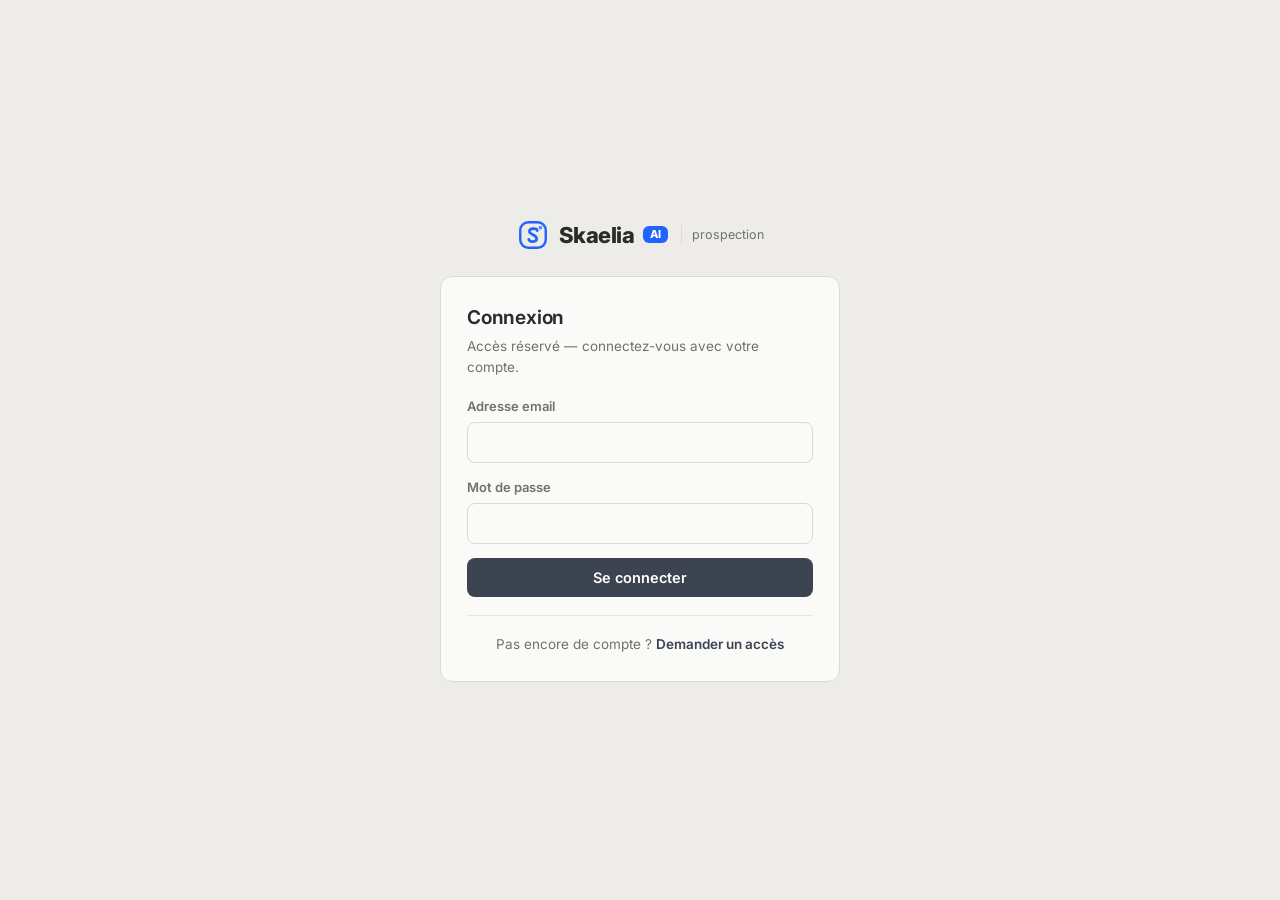
==== templates/connexion.html @ 36bf77d5 "Outil de prospection Skaelia : collecte offres, décideurs LinkedIn, emails, interface web Pipeline d" ====
<!DOCTYPE html>
<html lang="fr">
<head>
  <meta charset="UTF-8">
  <meta name="viewport" content="width=device-width, initial-scale=1.0">
  <title>Connexion — Skaelia Prospection</title>
  <link rel="preconnect" href="https://fonts.googleapis.com">
  <link rel="preconnect" href="https://fonts.gstatic.com" crossorigin>
  <link href="https://fonts.googleapis.com/css2?family=Inter:wght@400;500;600;700;800&display=swap" rel="stylesheet">
  <link rel="icon" type="image/svg+xml" href="/static/favicon.svg">
  <link rel="stylesheet" href="/static/style.css">
</head>
<body>
  <div class="page-auth">
    <div class="auth-logo">
      <img class="logo-img logo-img-grande" src="/static/logo.svg" alt="Skaelia">
      <span class="logo-texte logo-texte-grand">Skaelia</span>
      <span class="logo-ai">AI</span>
      <span class="logo-sous">prospection</span>
    </div>

    <!-- ===== Connexion ===== -->
    <div class="carte carte-auth" id="carteConnexion">
      <h1>Connexion</h1>
      <p class="sous-titre">Accès réservé — connectez-vous avec votre compte.</p>
      <div class="message-info erreur" id="msgConnexion" hidden></div>
      <form id="formConnexion">
        <label class="champ">
          <span class="champ-libelle">Adresse email</span>
          <input type="email" id="cEmail" autocomplete="username" required>
        </label>
        <label class="champ">
          <span class="champ-libelle">Mot de passe</span>
          <input type="password" id="cMdp" autocomplete="current-password" required>
        </label>
        <div class="auth-actions">
          <button type="submit" class="btn btn-primaire" style="justify-content:center">Se connecter</button>
        </div>
      </form>
      <hr class="separateur">
      <p class="auth-lien">Pas encore de compte ? <button id="versDemande">Demander un accès</button></p>
    </div>

    <!-- ===== Demande d'accès ===== -->
    <div class="carte carte-auth" id="carteDemande" hidden>
      <h1>Demande d'accès</h1>
      <p class="sous-titre">Votre demande sera soumise à validation par gabriel.praud&#64;skaelia.com. Une fois validée, vous recevrez un email pour choisir votre mot de passe.</p>
      <div class="message-info" id="msgDemande" hidden></div>
      <div class="lien-copiable" id="lienDemande" hidden></div>
      <form id="formDemande">
        <label class="champ">
          <span class="champ-libelle">Nom et prénom</span>
          <input type="text" id="dNom" autocomplete="name">
        </label>
        <label class="champ">
          <span class="champ-libelle">Adresse email</span>
          <input type="email" id="dEmail" autocomplete="email" required>
        </label>
        <div class="auth-actions">
          <button type="submit" class="btn btn-primaire" style="justify-content:center">Envoyer la demande</button>
        </div>
      </form>
      <hr class="separateur">
      <p class="auth-lien">Déjà un compte ? <button id="versConnexion">Se connecter</button></p>
    </div>
  </div>

  <script>
    const $ = (s) => document.querySelector(s);

    $("#versDemande").addEventListener("click", () => {
      $("#carteConnexion").hidden = true; $("#carteDemande").hidden = false;
    });
    $("#versConnexion").addEventListener("click", () => {
      $("#carteDemande").hidden = true; $("#carteConnexion").hidden = false;
    });

    $("#formConnexion").addEventListener("submit", async (e) => {
      e.preventDefault();
      const r = await fetch("/api/connexion", {
        method: "POST", headers: { "Content-Type": "application/json" },
        body: JSON.stringify({ email: $("#cEmail").value, mot_de_passe: $("#cMdp").value }),
      });
      const d = await r.json();
      if (r.ok) { location.href = "/"; return; }
      const msg = $("#msgConnexion");
      msg.textContent = d.erreur || "Connexion impossible.";
      msg.hidden = false;
    });

    $("#formDemande").addEventListener("submit", async (e) => {
      e.preventDefault();
      const r = await fetch("/api/demande-acces", {
        method: "POST", headers: { "Content-Type": "application/json" },
        body: JSON.stringify({ nom: $("#dNom").value, email: $("#dEmail").value }),
      });
      const d = await r.json();
      const msg = $("#msgDemande");
      msg.className = "message-info " + (r.ok ? "succes" : "erreur");
      msg.textContent = d.message || d.erreur || "";
      msg.hidden = false;
      const lien = $("#lienDemande");
      if (d.lien) { lien.textContent = d.lien; lien.hidden = false; }
      if (r.ok) $("#formDemande").hidden = true;
    });
  </script>
</body>
</html>
---- static/style.css ----
/* ============ Thème sobre — Skaelia Prospection ============ */
:root {
  --fond: #EDECE8;
  --surface: #FAFAF8;
  --surface-2: #F3F2EF;
  --texte: #2B2B2B;
  --texte-2: #71716C;
  --accent: #3D4451;
  --accent-hover: #2C313B;
  --bordure: #DCDAD4;
  --bordure-2: #E7E5E0;
  --ok: #3E6B4F;
  --attention: #8A6D3B;
  --erreur: #96453D;
}

* { margin: 0; padding: 0; box-sizing: border-box; }

body {
  font-family: "Inter", "Segoe UI", sans-serif;
  background: var(--fond);
  color: var(--texte);
  font-size: 15.5px;
  line-height: 1.55;
  -webkit-font-smoothing: antialiased;
}

main { max-width: 1060px; margin: 0 auto; padding: 0 24px 70px; }

h1 { font-size: 26px; font-weight: 650; letter-spacing: -0.01em; }
h2 { font-size: 18px; font-weight: 650; }

/* ---------- Boutons ---------- */
.btn {
  font-family: inherit; font-size: 14.5px; font-weight: 600;
  border: 1px solid transparent; border-radius: 8px;
  padding: 10px 18px; cursor: pointer; transition: background .15s, border .15s;
  display: inline-flex; align-items: center; gap: 7px; text-decoration: none;
}
.btn-primaire { background: var(--accent); color: #fff; }
.btn-primaire:hover { background: var(--accent-hover); }
.btn-secondaire { background: var(--surface); color: var(--texte); border-color: var(--bordure); }
.btn-secondaire:hover { border-color: var(--accent); }
.btn-discret { background: none; color: var(--texte-2); border: none; padding: 8px 10px; }
.btn-discret:hover { color: var(--texte); }
.btn:disabled { opacity: .45; cursor: not-allowed; }

/* ---------- Header ---------- */
.entete { background: var(--surface); border-bottom: 1px solid var(--bordure); }
.entete-interieur {
  max-width: 1060px; margin: 0 auto; padding: 13px 24px;
  display: flex; align-items: center; justify-content: space-between; gap: 16px;
}
.logo { display: flex; align-items: center; gap: 8px; }
.logo-img { width: 26px; height: 26px; display: block; }
.logo-img-grande { width: 34px; height: 34px; }
.logo-texte { font-size: 17px; font-weight: 800; letter-spacing: -0.02em; }
.logo-texte-grand { font-size: 22px; }
.logo-ai {
  background: #2263FF; color: #fff; font-size: 11px; font-weight: 800;
  padding: 3px 7px; border-radius: 6px; line-height: 1;
}
.logo-sous { font-size: 12.5px; color: var(--texte-2); border-left: 1px solid var(--bordure); padding-left: 10px; margin-left: 4px; }
.entete-droite { display: flex; align-items: center; gap: 8px; }
.utilisateur-email { font-size: 13.5px; color: var(--texte-2); }

/* ---------- Cartes ---------- */
.carte {
  background: var(--surface); border: 1px solid var(--bordure);
  border-radius: 12px; padding: 26px;
}

/* ---------- Recherche ---------- */
.zone-recherche { margin: 46px 0 34px; }
.zone-recherche h1 { margin-bottom: 6px; }
.zone-recherche .sous-titre { color: var(--texte-2); margin-bottom: 22px; }
.barre-recherche { display: flex; gap: 10px; flex-wrap: wrap; }
.barre-recherche input {
  flex: 1; min-width: 200px;
  font-family: inherit; font-size: 15.5px; color: var(--texte);
  background: var(--surface); border: 1px solid var(--bordure);
  border-radius: 8px; padding: 11px 14px; outline: none; transition: border .15s;
}
.barre-recherche input:focus { border-color: var(--accent); }
.barre-recherche .champ-lieu { flex: 0 1 240px; }

/* ---------- Champs génériques ---------- */
.champ { display: flex; flex-direction: column; gap: 6px; margin-bottom: 14px; }
.champ-libelle { font-size: 13px; font-weight: 600; color: var(--texte-2); }
input[type="text"], input[type="email"], input[type="password"], input[type="number"], textarea, select {
  font-family: inherit; font-size: 15px; color: var(--texte);
  background: var(--surface); border: 1px solid var(--bordure);
  border-radius: 8px; padding: 10px 13px; outline: none; transition: border .15s;
  width: 100%;
}
input:focus, textarea:focus, select:focus { border-color: var(--accent); }
textarea { resize: vertical; }

/* ---------- Suivi ---------- */
.bloc-suivi { margin-top: 26px; }
.suivi-entete { display: flex; align-items: center; justify-content: space-between; gap: 14px; margin-bottom: 14px; }
.spinner {
  width: 22px; height: 22px; border-radius: 50%;
  border: 3px solid var(--bordure); border-top-color: var(--accent);
  animation: tourner .9s linear infinite;
}
@keyframes tourner { to { transform: rotate(360deg); } }
.journal {
  max-height: 260px; overflow-y: auto; font-size: 13.5px;
  display: flex; flex-direction: column; gap: 5px;
  background: var(--surface-2); border: 1px solid var(--bordure-2);
  border-radius: 8px; padding: 14px;
}
.journal-ligne { display: flex; gap: 12px; }
.journal-heure { color: var(--texte-2); flex-shrink: 0; font-variant-numeric: tabular-nums; }

/* ---------- Résultats ---------- */
.stats { display: flex; flex-wrap: wrap; gap: 12px; margin: 26px 0 18px; }
.stat {
  background: var(--surface); border: 1px solid var(--bordure); border-radius: 10px;
  padding: 14px 20px; display: flex; align-items: baseline; gap: 9px;
}
.stat-nombre { font-size: 24px; font-weight: 700; }
.stat-libelle { font-size: 13.5px; color: var(--texte-2); }
.res-actions { display: flex; flex-wrap: wrap; gap: 10px; margin-bottom: 22px; }

.onglets { display: flex; gap: 2px; border-bottom: 1px solid var(--bordure); margin-bottom: 0; }
.onglet {
  font-family: inherit; font-size: 14.5px; font-weight: 600;
  background: none; border: none; color: var(--texte-2);
  padding: 10px 16px; cursor: pointer; border-bottom: 2px solid transparent;
}
.onglet.actif { color: var(--texte); border-bottom-color: var(--accent); }

.carte-table {
  background: var(--surface); border: 1px solid var(--bordure);
  border-top: none; border-radius: 0 0 12px 12px; overflow: hidden;
}
.table-defilante { overflow: auto; max-height: 620px; }
table { width: 100%; border-collapse: collapse; font-size: 13.5px; }
thead th {
  position: sticky; top: 0; z-index: 2;
  background: var(--surface-2); color: var(--texte-2);
  text-align: left; font-weight: 600; padding: 10px 14px;
  border-bottom: 1px solid var(--bordure); white-space: nowrap;
}
tbody td { padding: 11px 14px; border-bottom: 1px solid var(--bordure-2); vertical-align: top; }
tbody tr:hover { background: var(--surface-2); }
td a { color: var(--accent); font-weight: 600; text-decoration: none; }
td a:hover { text-decoration: underline; }
.badge {
  display: inline-block; font-size: 11.5px; font-weight: 700;
  padding: 2px 8px; border-radius: 5px; white-space: nowrap;
}
.badge-nouveau { color: #fff; background: var(--accent); }
.badge-ok { color: var(--ok); background: rgba(62, 107, 79, .12); }
.badge-moyen { color: var(--attention); background: rgba(138, 109, 59, .12); }
.badge-neutre { color: var(--texte-2); background: var(--surface-2); border: 1px solid var(--bordure-2); }
.cellule-postes { max-width: 380px; }
.offre-ligne { margin-bottom: 3px; }
.cellule-postes .offre-lien { display: inline; }
.offre-date { font-size: 12px; color: var(--texte-2); margin-left: 7px; white-space: nowrap; }

/* ---------- Pages d'authentification ---------- */
.page-auth {
  min-height: 100vh; display: flex; flex-direction: column;
  align-items: center; justify-content: center; padding: 30px 20px; gap: 18px;
}
.auth-logo { display: flex; align-items: center; gap: 9px; margin-bottom: 6px; }
.carte-auth { width: 100%; max-width: 400px; }
.carte-auth h1 { font-size: 19px; margin-bottom: 4px; }
.carte-auth .sous-titre { font-size: 13.5px; color: var(--texte-2); margin-bottom: 18px; }
.auth-actions { display: flex; flex-direction: column; gap: 10px; margin-top: 6px; }
.auth-lien { font-size: 13.5px; color: var(--texte-2); text-align: center; }
.auth-lien a, .auth-lien button {
  font-family: inherit; font-size: inherit; color: var(--accent); font-weight: 600;
  background: none; border: none; cursor: pointer; text-decoration: none;
}
.auth-lien a:hover, .auth-lien button:hover { text-decoration: underline; }
.message-info {
  font-size: 13.5px; border-radius: 8px; padding: 11px 14px; margin-bottom: 14px;
  background: var(--surface-2); border: 1px solid var(--bordure-2); color: var(--texte);
}
.message-info.erreur { color: var(--erreur); border-color: rgba(150, 69, 61, .3); background: rgba(150, 69, 61, .06); }
.message-info.succes { color: var(--ok); border-color: rgba(62, 107, 79, .3); background: rgba(62, 107, 79, .06); }
.lien-copiable {
  font-size: 12.5px; word-break: break-all; background: var(--surface-2);
  border: 1px dashed var(--bordure); border-radius: 8px; padding: 10px; margin-top: 10px;
  user-select: all;
}

/* ---------- Modales ---------- */
.voile {
  position: fixed; inset: 0; background: rgba(43, 43, 43, .45);
  display: flex; align-items: center; justify-content: center; z-index: 60; padding: 20px;
}
.modale {
  background: var(--surface); border-radius: 12px; padding: 28px;
  width: 100%; max-width: 520px; max-height: 88vh; overflow-y: auto;
}
.modale h2 { margin-bottom: 16px; }
.modale-actions { display: flex; gap: 10px; margin-top: 6px; }
.separateur { border: none; border-top: 1px solid var(--bordure-2); margin: 18px 0; }

/* ---------- Divers ---------- */
[hidden] { display: none !important; }
.toast {
  position: fixed; bottom: 24px; left: 50%; transform: translateX(-50%);
  background: var(--texte); color: #fff; font-weight: 600; font-size: 14px;
  padding: 11px 20px; border-radius: 8px; z-index: 80;
  animation: apparaitre .2s ease;
}
@keyframes apparaitre { from { opacity: 0; transform: translate(-50%, 8px); } }

@media (max-width: 700px) {
  .barre-recherche { flex-direction: column; }
  .barre-recherche .champ-lieu { flex: 1; }
}
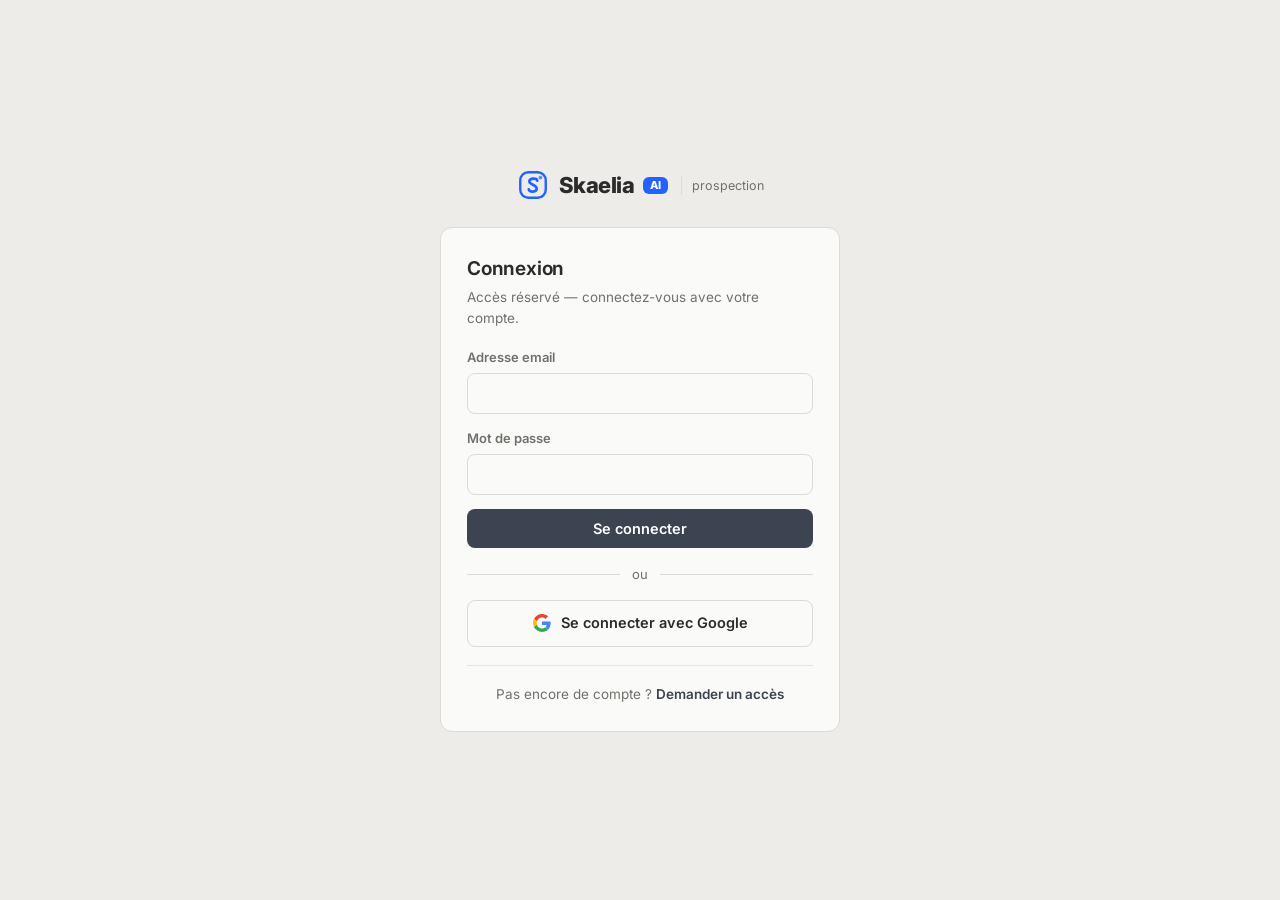
==== commit 8260bebb: "Nicoka, enrichissement, extension LinkedIn et prépa déploiement OVH - Intégration Nicoka (ATS/CRM, l" ====
--- a/templates/connexion.html
+++ b/templates/connexion.html
@@ -37,6 +37,11 @@
           <button type="submit" class="btn btn-primaire" style="justify-content:center">Se connecter</button>
         </div>
       </form>
+      <div class="separateur-ou"><span>ou</span></div>
+      <a class="btn-google" href="/connexion/google">
+        <svg width="18" height="18" viewBox="0 0 48 48" aria-hidden="true"><path fill="#EA4335" d="M24 9.5c3.54 0 6.71 1.22 9.21 3.6l6.85-6.85C35.9 2.38 30.47 0 24 0 14.62 0 6.51 5.38 2.56 13.22l7.98 6.19C12.43 13.72 17.74 9.5 24 9.5z"/><path fill="#4285F4" d="M46.98 24.55c0-1.57-.15-3.09-.38-4.55H24v9.02h12.94c-.58 2.96-2.26 5.48-4.78 7.18l7.73 6c4.51-4.18 7.09-10.36 7.09-17.65z"/><path fill="#FBBC05" d="M10.53 28.59c-.48-1.45-.76-2.99-.76-4.59s.27-3.14.76-4.59l-7.98-6.19C.92 16.46 0 20.12 0 24c0 3.88.92 7.54 2.56 10.78l7.97-6.19z"/><path fill="#34A853" d="M24 48c6.48 0 11.93-2.13 15.89-5.81l-7.73-6c-2.15 1.45-4.92 2.3-8.16 2.3-6.26 0-11.57-4.22-13.47-9.91l-7.98 6.19C6.51 42.62 14.62 48 24 48z"/></svg>
+        <span>Se connecter avec Google</span>
+      </a>
       <hr class="separateur">
       <p class="auth-lien">Pas encore de compte ? <button id="versDemande">Demander un accès</button></p>
     </div>
@@ -44,7 +49,7 @@
     <!-- ===== Demande d'accès ===== -->
     <div class="carte carte-auth" id="carteDemande" hidden>
       <h1>Demande d'accès</h1>
-      <p class="sous-titre">Votre demande sera soumise à validation par gabriel.praud&#64;skaelia.com. Une fois validée, vous recevrez un email pour choisir votre mot de passe.</p>
+      <p class="sous-titre">Votre demande sera soumise à validation par Skaelia. Une fois validée, vous recevrez un email pour choisir votre mot de passe.</p>
       <div class="message-info" id="msgDemande" hidden></div>
       <div class="lien-copiable" id="lienDemande" hidden></div>
       <form id="formDemande">
--- a/static/style.css
+++ b/static/style.css
@@ -25,7 +25,8 @@
   -webkit-font-smoothing: antialiased;
 }
 
-main { max-width: 1060px; margin: 0 auto; padding: 0 24px 70px; }
+main { max-width: 1500px; margin: 0 auto; padding: 0 24px 70px; }
+.txt-recherche { color: var(--accent); font-size: 12.5px; font-weight: 600; }
 
 h1 { font-size: 26px; font-weight: 650; letter-spacing: -0.01em; }
 h2 { font-size: 18px; font-weight: 650; }
@@ -63,6 +64,123 @@
 .logo-sous { font-size: 12.5px; color: var(--texte-2); border-left: 1px solid var(--bordure); padding-left: 10px; margin-left: 4px; }
 .entete-droite { display: flex; align-items: center; gap: 8px; }
 .utilisateur-email { font-size: 13.5px; color: var(--texte-2); }
+
+/* Navigation principale (Prospection / Mes contacts) */
+.nav-principale { display: flex; gap: 4px; margin-left: 8px; }
+.nav-onglet {
+  font-family: inherit; font-size: 14.5px; font-weight: 600; cursor: pointer;
+  background: none; border: none; color: var(--texte-2);
+  padding: 8px 14px; border-radius: 8px; transition: background .15s, color .15s;
+  display: inline-flex; align-items: center; gap: 7px;
+}
+.nav-onglet:hover { color: var(--texte); }
+.nav-onglet.actif { background: var(--accent); color: #fff; }
+.pastille {
+  font-size: 11.5px; font-weight: 700; min-width: 18px; text-align: center;
+  background: var(--surface-2); color: var(--texte); border-radius: 999px; padding: 1px 6px;
+}
+.nav-onglet.actif .pastille { background: rgba(255,255,255,.25); color: #fff; }
+
+/* Barre au-dessus du tableau contacts */
+.barre-table { display: flex; align-items: center; gap: 12px; margin: 12px 0; }
+.barre-info { font-size: 13px; color: var(--texte-2); }
+.btn-petit { padding: 7px 13px; font-size: 13.5px; }
+
+/* Boutons d'ajout / suppression dans les tableaux */
+.btn-ajout {
+  font-family: inherit; font-size: 13px; font-weight: 600; cursor: pointer;
+  background: var(--surface-2); color: var(--accent); border: 1px solid var(--bordure);
+  border-radius: 7px; padding: 5px 11px; white-space: nowrap; transition: all .15s;
+}
+.btn-ajout:hover { background: var(--accent); color: #fff; border-color: var(--accent); }
+.btn-suppr {
+  font-family: inherit; font-size: 14px; cursor: pointer;
+  background: none; border: none; color: var(--texte-2);
+  width: 28px; height: 28px; border-radius: 7px; transition: all .15s;
+}
+.btn-suppr:hover { background: rgba(150,69,61,.1); color: var(--erreur); }
+
+/* Filtre prospection (mini-interrupteur) */
+.filtre-prospection { display: inline-flex; align-items: center; gap: 8px; font-size: 13.5px; color: var(--texte-2); cursor: pointer; }
+.filtre-prospection input { position: absolute; opacity: 0; pointer-events: none; }
+.inter-visuel-mini {
+  width: 34px; height: 19px; border-radius: 999px; flex-shrink: 0;
+  background: var(--bordure); position: relative; transition: background .18s;
+}
+.inter-visuel-mini::after {
+  content: ""; position: absolute; top: 2px; left: 2px;
+  width: 15px; height: 15px; border-radius: 999px; background: #fff;
+  transition: left .18s; box-shadow: 0 1px 2px rgba(0,0,0,.2);
+}
+.filtre-prospection input:checked ~ .inter-visuel-mini { background: var(--accent); }
+.filtre-prospection input:checked ~ .inter-visuel-mini::after { left: 17px; }
+
+/* Barre Nicoka */
+.barre-nicoka { display: flex; align-items: center; gap: 14px; flex-wrap: wrap; margin-bottom: 16px; }
+.barre-nicoka #nkRecherche { flex: 1; min-width: 220px; }
+
+/* Pagination */
+.pagination { display: flex; align-items: center; gap: 14px; justify-content: center; margin-top: 16px; }
+.pg-info { font-size: 13.5px; color: var(--texte-2); }
+
+.badge-erreur { color: var(--erreur); background: rgba(150,69,61,.1); }
+.txt-faible { color: var(--texte-2); font-size: 12px; }
+.cellule-offre { max-width: 260px; }
+.cellule-offre a { display: inline-block; }
+
+/* Blocs d'options (Prendre contact manuellement / étape) */
+.option-bloc {
+  background: var(--surface-2); border: 1px solid var(--bordure);
+  border-radius: 10px; padding: 14px 16px; display: flex; flex-direction: column; gap: 10px;
+}
+.option-bloc.desactive { opacity: .5; }
+.option-titre { font-size: 14.5px; font-weight: 650; display: flex; align-items: center; gap: 9px; flex-wrap: wrap; }
+.message-prospect {
+  font-family: inherit; font-size: 13.5px; line-height: 1.45; resize: vertical;
+  border: 1px solid var(--bordure); border-radius: 8px; padding: 10px; background: var(--surface);
+}
+
+/* Tout prospecter */
+.prospect-liste { display: flex; flex-direction: column; gap: 8px; max-height: 50vh; overflow-y: auto; margin-bottom: 8px; }
+.prospect-item {
+  display: flex; align-items: center; justify-content: space-between; gap: 12px;
+  background: var(--surface-2); border: 1px solid var(--bordure-2); border-radius: 9px; padding: 9px 13px;
+}
+.prospect-check { display: flex; align-items: center; gap: 10px; cursor: pointer; font-size: 14px; }
+.prospect-check small { color: var(--texte-2); }
+.pr-canaux { display: flex; gap: 4px; flex-shrink: 0; }
+.pr-canal { cursor: pointer; }
+.pr-canal input { position: absolute; opacity: 0; }
+.pr-canal span {
+  display: inline-block; font-size: 12.5px; font-weight: 600; color: var(--texte-2);
+  padding: 5px 12px; border: 1px solid var(--bordure); border-radius: 999px; transition: all .12s;
+}
+.pr-canal input:checked + span { background: var(--accent); color: #fff; border-color: var(--accent); }
+.pr-canal input:disabled + span { opacity: .4; cursor: not-allowed; }
+.etape-entete { margin-bottom: 4px; }
+
+/* Modale « Prendre contact » */
+.modale-contact { max-width: 480px; }
+.options-contact { display: flex; flex-direction: column; gap: 10px; margin: 6px 0 4px; }
+.option-contact {
+  display: flex; align-items: center; gap: 14px; text-decoration: none;
+  background: var(--surface-2); border: 1px solid var(--bordure);
+  border-radius: 10px; padding: 13px 16px; color: var(--texte); transition: all .15s;
+}
+a.option-contact:hover { border-color: var(--accent); transform: translateY(-1px); }
+.option-contact.desactive { opacity: .55; }
+.oc-icone {
+  width: 38px; height: 38px; border-radius: 9px; flex-shrink: 0;
+  display: flex; align-items: center; justify-content: center;
+  font-weight: 700; font-size: 16px; color: #fff;
+}
+.oc-linkedin { background: #0A66C2; }
+.oc-mail { background: #3D4451; }
+.oc-tel { background: #3E6B4F; }
+.oc-texte { display: flex; flex-direction: column; }
+.oc-texte b { font-size: 15px; }
+.oc-texte small { font-size: 12.5px; color: var(--texte-2); }
+.oc-actions { display: flex; gap: 6px; align-items: center; }
 
 /* ---------- Cartes ---------- */
 .carte {
@@ -84,6 +202,42 @@
 .barre-recherche input:focus { border-color: var(--accent); }
 .barre-recherche .champ-lieu { flex: 0 1 240px; }
 
+/* Options de recherche (panneau dépliable) */
+.lien-options {
+  font-family: inherit; font-size: 13.5px; font-weight: 600; cursor: pointer;
+  background: none; border: none; color: var(--accent); padding: 12px 2px 0; margin-top: 4px;
+}
+.lien-options:hover { color: var(--accent-hover); }
+.panneau-options {
+  margin-top: 14px; background: var(--surface); border: 1px solid var(--bordure);
+  border-radius: 12px; padding: 20px; display: flex; flex-direction: column; gap: 18px;
+}
+.opt-titre { font-size: 15px; font-weight: 700; color: var(--texte); }
+.suggestions-offres { display: flex; flex-wrap: wrap; gap: 6px; margin-top: 6px; }
+.chip-offre {
+  font-family: inherit; font-size: 12.5px; font-weight: 600; cursor: pointer;
+  background: var(--surface-2); color: var(--texte-2);
+  border: 1px solid var(--bordure); border-radius: 999px; padding: 4px 11px; transition: all .12s;
+}
+.chip-offre:hover { border-color: var(--accent); color: var(--accent); }
+.opt-lancer { display: flex; justify-content: flex-end; margin-top: 4px; }
+.btn-grand { padding: 13px 26px; font-size: 15.5px; }
+.champ-large { grid-column: 1 / -1; }
+.opt-ligne { display: flex; flex-direction: column; gap: 10px; }
+.opt-grille { display: grid; grid-template-columns: repeat(auto-fit, minmax(190px, 1fr)); gap: 16px; }
+.pills { display: flex; flex-wrap: wrap; gap: 8px; }
+.pill { position: relative; cursor: pointer; }
+.pill input { position: absolute; opacity: 0; pointer-events: none; }
+.pill span {
+  display: inline-block; font-size: 13.5px; font-weight: 600; color: var(--texte-2);
+  background: var(--surface-2); border: 1px solid var(--bordure);
+  padding: 7px 15px; border-radius: 999px; transition: all .12s;
+}
+.pill:hover span { border-color: var(--accent); color: var(--texte); }
+.pill input:checked + span { background: var(--accent); border-color: var(--accent); color: #fff; }
+.pill-desactive { cursor: not-allowed; }
+.pill-desactive span { opacity: .5; }
+
 /* ---------- Champs génériques ---------- */
 .champ { display: flex; flex-direction: column; gap: 6px; margin-bottom: 14px; }
 .champ-libelle { font-size: 13px; font-weight: 600; color: var(--texte-2); }
@@ -96,6 +250,29 @@
 input:focus, textarea:focus, select:focus { border-color: var(--accent); }
 textarea { resize: vertical; }
 
+/* ---------- Historique des recherches ---------- */
+.histo-entete { display: flex; align-items: center; justify-content: space-between; margin: 34px 0 14px; gap: 12px; }
+.titre-historique { font-size: 16px; font-weight: 650; }
+.grille-historique { display: grid; grid-template-columns: repeat(auto-fill, minmax(260px, 1fr)); gap: 12px; }
+.carte-histo-conteneur { position: relative; }
+.histo-suppr {
+  position: absolute; top: 10px; right: 10px; z-index: 2;
+  width: 26px; height: 26px; border-radius: 7px; border: none; cursor: pointer;
+  background: var(--surface-2); color: var(--texte-2); font-size: 13px; transition: all .15s;
+}
+.histo-suppr:hover { background: rgba(150,69,61,.12); color: var(--erreur); }
+.carte-histo {
+  font-family: inherit; text-align: left; cursor: pointer; width: 100%;
+  background: var(--surface); border: 1px solid var(--bordure);
+  border-radius: 10px; padding: 16px 40px 16px 18px;
+  display: flex; flex-direction: column; gap: 5px; transition: border .15s, transform .15s;
+}
+.carte-histo:hover { border-color: var(--accent); transform: translateY(-2px); }
+.histo-titre { font-size: 15.5px; font-weight: 650; color: var(--texte); text-transform: capitalize; }
+.histo-date { font-size: 12.5px; color: var(--texte-2); }
+.histo-stats { font-size: 13px; color: var(--texte-2); margin-top: 3px; }
+.histo-stats b { color: var(--texte); font-weight: 650; }
+
 /* ---------- Suivi ---------- */
 .bloc-suivi { margin-top: 26px; }
 .suivi-entete { display: flex; align-items: center; justify-content: space-between; gap: 14px; margin-bottom: 14px; }
@@ -136,15 +313,15 @@
   background: var(--surface); border: 1px solid var(--bordure);
   border-top: none; border-radius: 0 0 12px 12px; overflow: hidden;
 }
-.table-defilante { overflow: auto; max-height: 620px; }
-table { width: 100%; border-collapse: collapse; font-size: 13.5px; }
+.table-defilante { overflow-y: auto; overflow-x: hidden; max-height: 620px; }
+table { width: 100%; border-collapse: collapse; font-size: 13.5px; table-layout: auto; }
 thead th {
   position: sticky; top: 0; z-index: 2;
   background: var(--surface-2); color: var(--texte-2);
-  text-align: left; font-weight: 600; padding: 10px 14px;
-  border-bottom: 1px solid var(--bordure); white-space: nowrap;
-}
-tbody td { padding: 11px 14px; border-bottom: 1px solid var(--bordure-2); vertical-align: top; }
+  text-align: left; font-weight: 600; padding: 10px 12px;
+  border-bottom: 1px solid var(--bordure);
+}
+tbody td { padding: 10px 12px; border-bottom: 1px solid var(--bordure-2); vertical-align: top; word-break: break-word; }
 tbody tr:hover { background: var(--surface-2); }
 td a { color: var(--accent); font-weight: 600; text-decoration: none; }
 td a:hover { text-decoration: underline; }
@@ -153,9 +330,16 @@
   padding: 2px 8px; border-radius: 5px; white-space: nowrap;
 }
 .badge-nouveau { color: #fff; background: var(--accent); }
+.tag-nouveau {
+  font-size: 10.5px; font-weight: 600; letter-spacing: .02em;
+  color: var(--ok); text-transform: lowercase; margin-left: 6px;
+  vertical-align: middle;
+}
 .badge-ok { color: var(--ok); background: rgba(62, 107, 79, .12); }
 .badge-moyen { color: var(--attention); background: rgba(138, 109, 59, .12); }
 .badge-neutre { color: var(--texte-2); background: var(--surface-2); border: 1px solid var(--bordure-2); }
+.badge-client { color: #fff; background: var(--accent); }
+.badge-prospect { color: var(--texte-2); background: var(--surface-2); border: 1px solid var(--bordure-2); }
 .cellule-postes { max-width: 380px; }
 .offre-ligne { margin-bottom: 3px; }
 .cellule-postes .offre-lien { display: inline; }
@@ -177,6 +361,18 @@
   background: none; border: none; cursor: pointer; text-decoration: none;
 }
 .auth-lien a:hover, .auth-lien button:hover { text-decoration: underline; }
+/* Séparateur « ou » et bouton Google */
+.separateur-ou { display: flex; align-items: center; gap: 12px; margin: 16px 0; color: var(--texte-2); font-size: 13px; }
+.separateur-ou::before, .separateur-ou::after { content: ""; flex: 1; height: 1px; background: var(--bordure); }
+.btn-google {
+  display: flex; align-items: center; justify-content: center; gap: 10px;
+  width: 100%; font-family: inherit; font-size: 14.5px; font-weight: 600;
+  background: var(--surface); color: var(--texte); text-decoration: none;
+  border: 1px solid var(--bordure); border-radius: 8px; padding: 11px 18px;
+  cursor: pointer; transition: border .15s, background .15s;
+}
+.btn-google:hover { border-color: var(--accent); background: var(--surface-2); }
+
 .message-info {
   font-size: 13.5px; border-radius: 8px; padding: 11px 14px; margin-bottom: 14px;
   background: var(--surface-2); border: 1px solid var(--bordure-2); color: var(--texte);
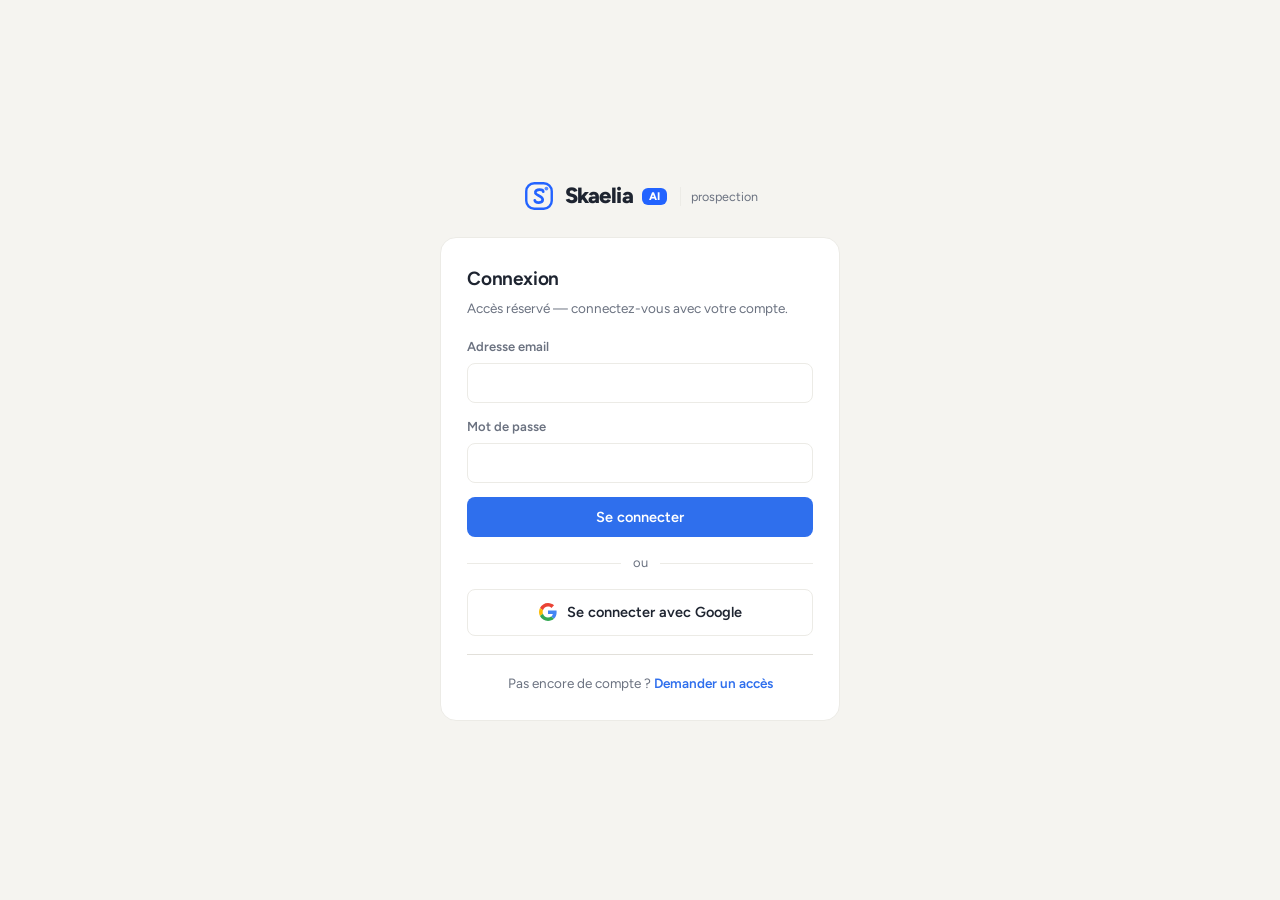
==== commit 359988d9: "Nouveau thème clair bleu (façon maquette) + Profil au-dessus d'Ajouter - Thème : accent bleu (#2F6FE" ====
--- a/templates/connexion.html
+++ b/templates/connexion.html
@@ -6,7 +6,7 @@
   <title>Connexion — Skaelia Prospection</title>
   <link rel="preconnect" href="https://fonts.googleapis.com">
   <link rel="preconnect" href="https://fonts.gstatic.com" crossorigin>
-  <link href="https://fonts.googleapis.com/css2?family=Inter:wght@400;500;600;700;800&display=swap" rel="stylesheet">
+  <link href="https://fonts.googleapis.com/css2?family=Figtree:wght@400;500;600;700;800&display=swap" rel="stylesheet">
   <link rel="icon" type="image/svg+xml" href="/static/favicon.svg">
   <link rel="stylesheet" href="/static/style.css">
 </head>
--- a/static/style.css
+++ b/static/style.css
@@ -1,14 +1,17 @@
-/* ============ Thème sobre — Skaelia Prospection ============ */
+/* ============ Thème clair bleu — Skaelia Prospection ============ */
 :root {
-  --fond: #EDECE8;
-  --surface: #FAFAF8;
-  --surface-2: #F3F2EF;
-  --texte: #2B2B2B;
-  --texte-2: #71716C;
-  --accent: #3D4451;
-  --accent-hover: #2C313B;
-  --bordure: #DCDAD4;
-  --bordure-2: #E7E5E0;
+  --fond: #F5F4F0;
+  --surface: #FFFFFF;
+  --surface-2: #FBFBF9;
+  --texte: #1E2430;
+  --texte-2: #6B7280;
+  --accent: #2F6FED;          /* bleu : boutons d'action, liens, accents */
+  --accent-hover: #245FD6;
+  --accent-doux: #E7EFFE;     /* fond bleu très clair (badges, pastilles) */
+  --sombre: #1E2430;          /* foncé : éléments « sélectionnés » (onglets, pills) */
+  --sombre-hover: #10141C;
+  --bordure: #ECEBE6;
+  --bordure-2: #E2E0DA;
   --ok: #3E6B4F;
   --attention: #8A6D3B;
   --erreur: #96453D;
@@ -17,7 +20,7 @@
 * { margin: 0; padding: 0; box-sizing: border-box; }
 
 body {
-  font-family: "Inter", "Segoe UI", sans-serif;
+  font-family: "Figtree", "Inter", "Segoe UI", sans-serif;
   background: var(--fond);
   color: var(--texte);
   font-size: 15.5px;
@@ -74,7 +77,7 @@
   display: inline-flex; align-items: center; gap: 7px;
 }
 .nav-onglet:hover { color: var(--texte); }
-.nav-onglet.actif { background: var(--accent); color: #fff; }
+.nav-onglet.actif { background: var(--sombre); color: #fff; }
 .pastille {
   font-size: 11.5px; font-weight: 700; min-width: 18px; text-align: center;
   background: var(--surface-2); color: var(--texte); border-radius: 999px; padding: 1px 6px;
@@ -185,7 +188,7 @@
 /* ---------- Cartes ---------- */
 .carte {
   background: var(--surface); border: 1px solid var(--bordure);
-  border-radius: 12px; padding: 26px;
+  border-radius: 16px; padding: 26px;
 }
 
 /* ---------- Recherche ---------- */
@@ -210,7 +213,21 @@
 .lien-options:hover { color: var(--accent-hover); }
 .panneau-options {
   margin-top: 14px; background: var(--surface); border: 1px solid var(--bordure);
-  border-radius: 12px; padding: 20px; display: flex; flex-direction: column; gap: 18px;
+  border-radius: 16px; padding: 26px 28px; display: flex; flex-direction: column; gap: 18px;
+  overflow: hidden;
+}
+/* Bandeau bleu en tête du panneau (marges négatives : occupe toute la largeur) */
+.panneau-entete {
+  margin: -26px -28px 4px; padding: 24px 28px;
+  background: linear-gradient(180deg, #EEF4FF, #F7FAFF);
+  border-bottom: 1px solid #E4ECFB;
+}
+.panneau-entete h1 { margin: 2px 0 3px; }
+.panneau-entete .sous-titre { color: var(--texte-2); margin: 0; }
+.opt-eyebrow {
+  display: flex; align-items: center; gap: 8px; margin-bottom: 6px;
+  font-size: 12px; font-weight: 700; color: var(--accent);
+  text-transform: uppercase; letter-spacing: .06em;
 }
 .opt-titre { font-size: 15px; font-weight: 700; color: var(--texte); }
 .suggestions-offres { display: flex; flex-wrap: wrap; gap: 6px; margin-top: 6px; }
@@ -234,7 +251,7 @@
   padding: 7px 15px; border-radius: 999px; transition: all .12s;
 }
 .pill:hover span { border-color: var(--accent); color: var(--texte); }
-.pill input:checked + span { background: var(--accent); border-color: var(--accent); color: #fff; }
+.pill input:checked + span { background: var(--sombre); border-color: var(--sombre); color: #fff; }
 .pill-desactive { cursor: not-allowed; }
 .pill-desactive span { opacity: .5; }
 
@@ -412,3 +429,59 @@
   .barre-recherche { flex-direction: column; }
   .barre-recherche .champ-lieu { flex: 1; }
 }
+
+/* ---- Connexions (pastilles d'en-tête + bloc Réglages) ---- */
+.chips-connexions {
+  display: inline-flex; gap: 6px; align-items: center;
+  background: none; border: none; cursor: pointer; padding: 4px;
+}
+.chip-cnx {
+  display: inline-flex; align-items: center; justify-content: center;
+  width: 24px; height: 24px; border-radius: 50%;
+  font-size: 11px; font-weight: 800; color: #fff;
+  background: #9aa0a6; position: relative;
+}
+.chip-cnx[data-etat="ok"] { background: var(--ok, #3e6b4f); }
+.chip-cnx[data-etat="ko"] { background: var(--erreur, #96453d); }
+.chip-cnx[data-etat="ko"]::after {
+  content: "!"; position: absolute; top: -4px; right: -4px;
+  width: 12px; height: 12px; border-radius: 50%;
+  background: #fff; color: var(--erreur, #96453d);
+  font-size: 9px; line-height: 12px; text-align: center;
+  border: 1px solid var(--erreur, #96453d);
+}
+.cnx-bloc { display: flex; flex-direction: column; gap: 12px; margin-bottom: 8px; }
+.cnx-ligne { display: flex; gap: 10px; align-items: flex-start; }
+.cnx-texte { display: flex; flex-direction: column; gap: 3px; }
+.cnx-avance { margin-top: 6px; }
+.cnx-avance summary { cursor: pointer; }
+
+/* ---- Réglages : sections repliables ---- */
+.reg-section { padding: 10px 0; border-bottom: 1px solid var(--bordure, #e5e5e2); }
+.reg-section:last-of-type { border-bottom: none; }
+.reg-ligne { display: flex; align-items: center; gap: 10px; }
+.reg-ligne strong { flex: 0 0 auto; }
+.reg-bouton { margin-left: auto; }
+.reg-zone { margin-top: 12px; display: flex; flex-direction: column; gap: 10px; }
+.oc-mdp { background: #6b6b68; }
+
+/* ---- Gestion des comptes (admin) ---- */
+.ligne-compte { cursor: pointer; }
+.ligne-compte:hover td { background: rgba(34, 99, 255, .05); }
+#detailCompte { margin-top: 16px; padding: 20px; }
+.cnx-historique { display: flex; flex-direction: column; gap: 6px; max-height: 260px; overflow-y: auto; }
+.cnx-jour { display: flex; justify-content: space-between; padding: 6px 10px;
+            background: rgba(0,0,0,.03); border-radius: 6px; }
+.btn-danger { background: var(--erreur, #96453d); color: #fff; border: none; }
+.btn-danger:hover { opacity: .9; }
+
+/* ---- Assistant de bienvenue ---- */
+.ob-progress { display: flex; gap: 8px; justify-content: center; margin: 4px 0 18px; }
+.ob-point { width: 9px; height: 9px; border-radius: 50%; background: var(--bordure, #d9d9d6); }
+.ob-point.actif { background: var(--accent, #2263FF); }
+.ob-etape { display: flex; flex-direction: column; gap: 10px; }
+.ob-etape .reg-ligne { margin-top: 4px; }
+
+/* ---- Colonne actions contacts : Profil au-dessus de Ajouter ---- */
+.cellule-actions { display: flex; flex-direction: column; align-items: flex-start; gap: 7px; }
+.cellule-actions .lien-profil { font-weight: 600; font-size: 12.5px; color: var(--accent); }
